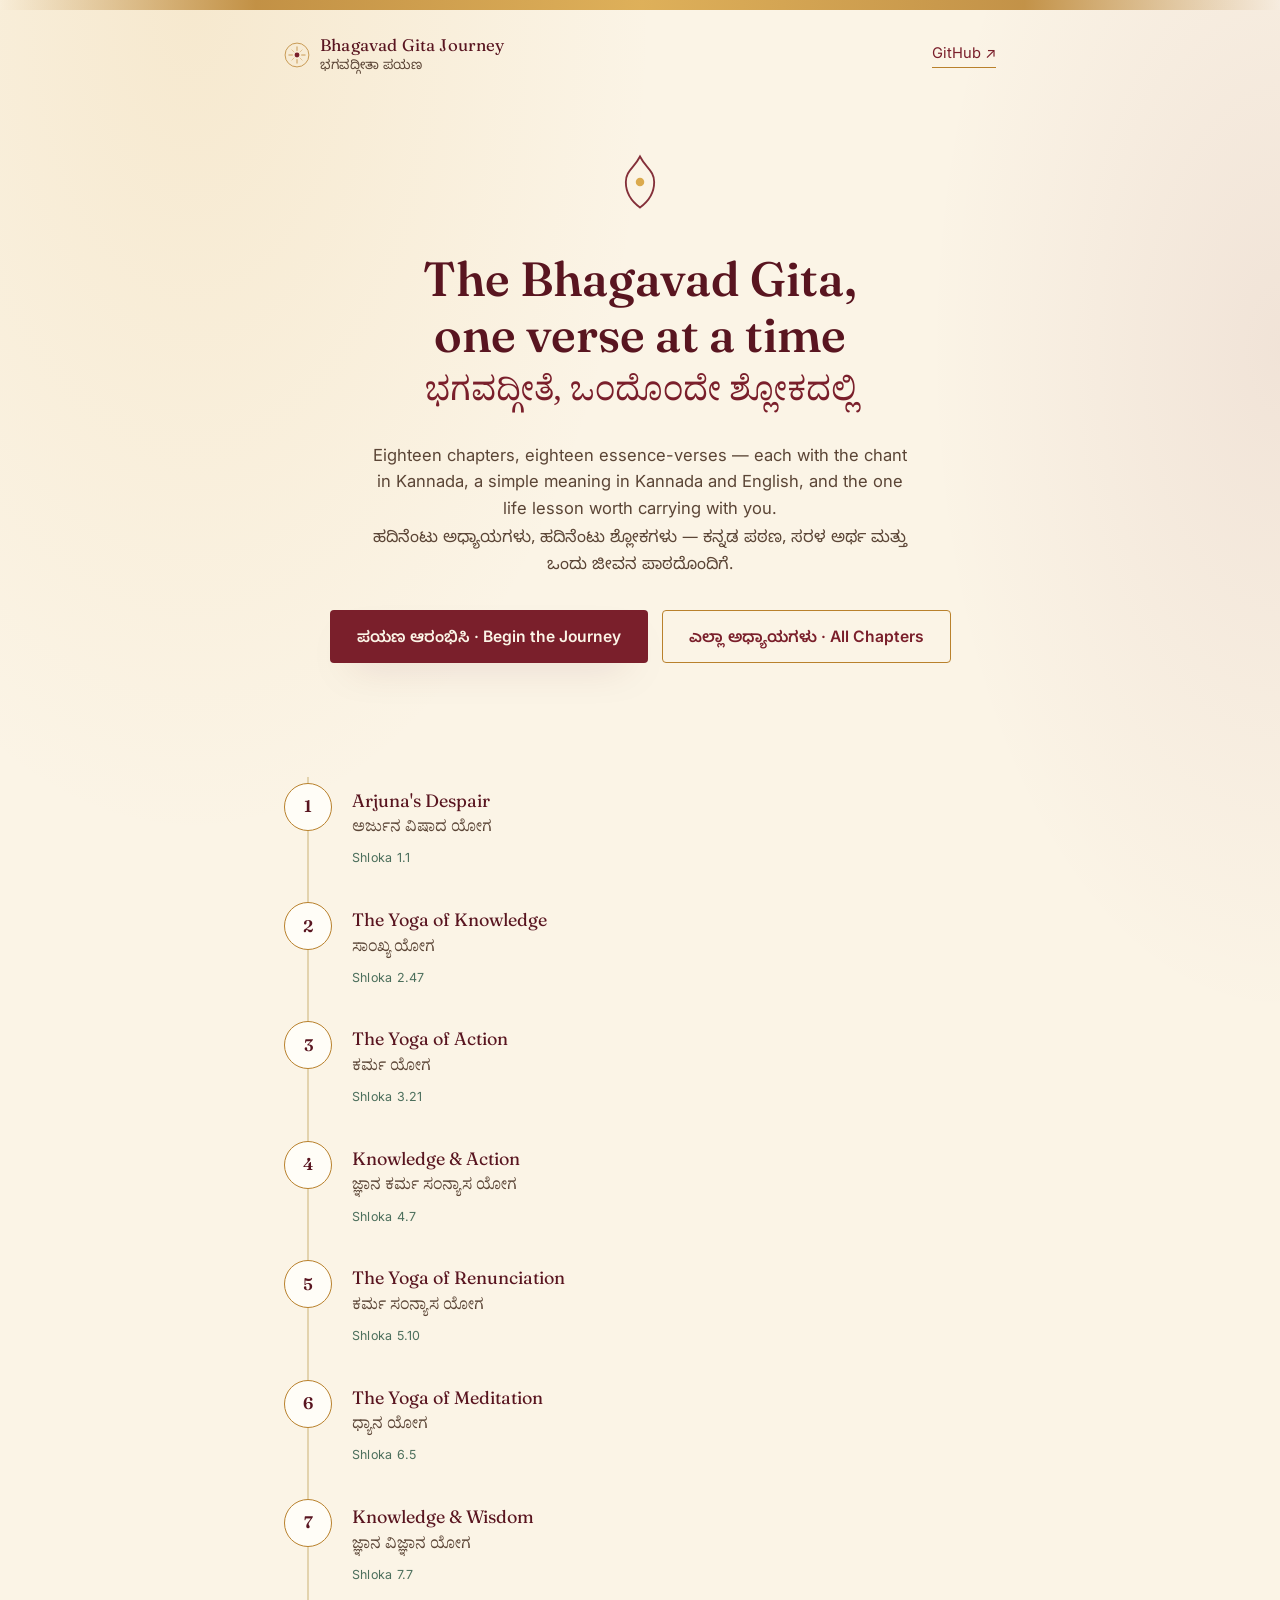
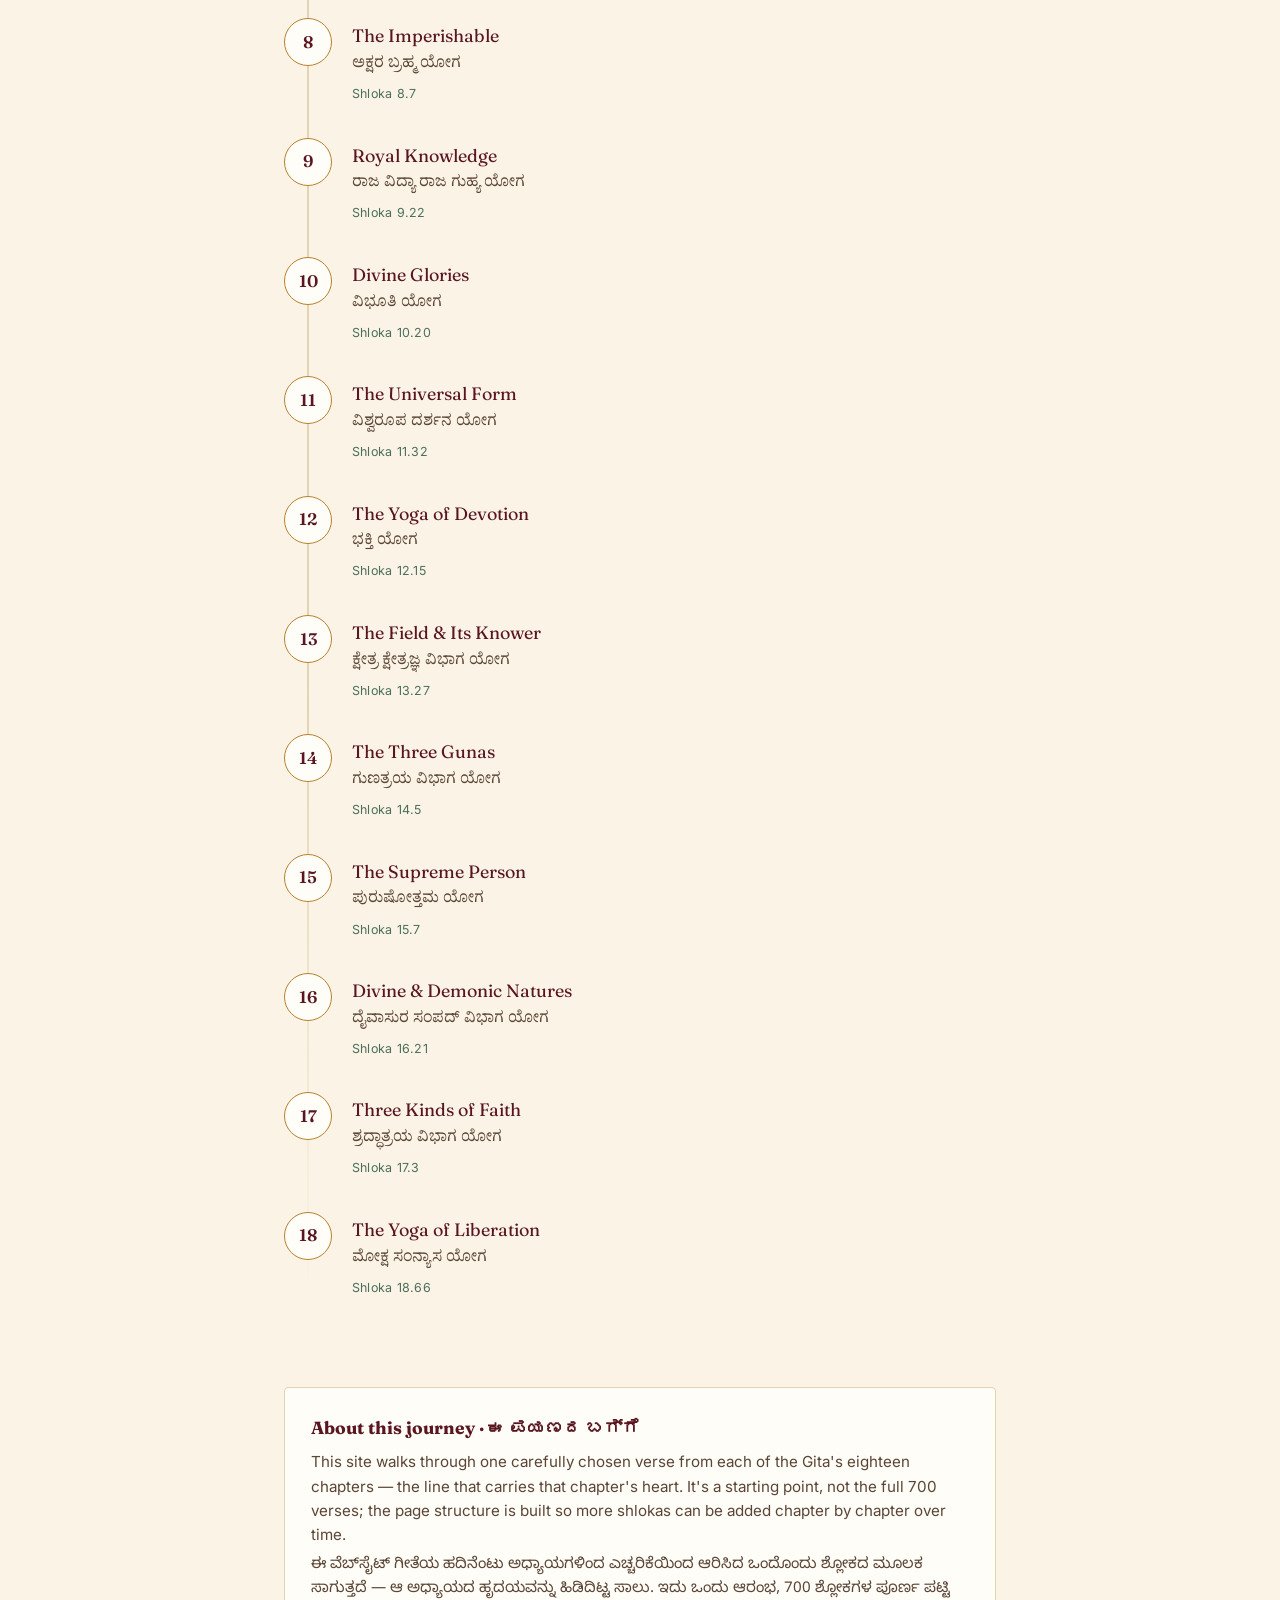
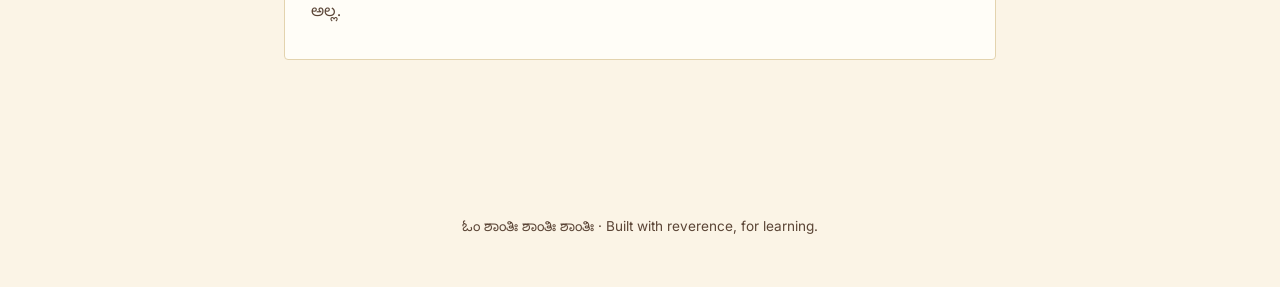
==== index.html @ ddf74288 "Add files via upload" ====
<!DOCTYPE html>
<html lang="kn">
<head>
<meta charset="UTF-8">
<meta name="viewport" content="width=device-width, initial-scale=1">
<title>ಭಗವದ್ಗೀತಾ ಪಯಣ · Bhagavad Gita Journey</title>
<meta name="description" content="Learn the Bhagavad Gita, one verse at a time — chant in Kannada, simple meaning in Kannada and English, and a life lesson from every shloka.">
<link rel="preconnect" href="https://fonts.googleapis.com">
<link rel="preconnect" href="https://fonts.gstatic.com" crossorigin>
<link href="https://fonts.googleapis.com/css2?family=Fraunces:opsz,wght@9..144,420;9..144,560;9..144,650&family=Inter:wght@400;500;600&family=Noto+Sans+Kannada:wght@400;500;600&family=Noto+Serif+Kannada:wght@500;600&display=swap" rel="stylesheet">
<link rel="stylesheet" href="style.css">
</head>
<body>

<div class="ornament-rule"></div>

<header class="site-header">
  <a class="brand" href="index.html">
    <svg viewBox="0 0 48 48" fill="none" xmlns="http://www.w3.org/2000/svg">
      <circle cx="24" cy="24" r="22" stroke="#B9812C" stroke-width="1.4"/>
      <circle cx="24" cy="24" r="4.5" fill="#7A1F2B"/>
      <path d="M24 9 L24 15.5 M24 32.5 L24 39 M9 24 L15.5 24 M32.5 24 L39 24" stroke="#B9812C" stroke-width="1.4" stroke-linecap="round"/>
      <path d="M14.5 14.5 L18.5 18.5 M29.5 29.5 L33.5 33.5 M33.5 14.5 L29.5 18.5 M18.5 29.5 L14.5 33.5" stroke="#B9812C" stroke-width="1" stroke-linecap="round" opacity="0.7"/>
    </svg>
    <span class="brand-text">Bhagavad Gita Journey<span class="kn">ಭಗವದ್ಗೀತಾ ಪಯಣ</span></span>
  </a>
  <a class="header-link" href="https://github.com/" target="_blank" rel="noopener">GitHub ↗</a>
</header>

<main class="shell">

  <section class="hero">
    <svg class="hero-sigil" viewBox="0 0 48 48" fill="none" xmlns="http://www.w3.org/2000/svg">
      <path d="M24 6 C28 14 34 16 34 24 C34 32 29.5 38 24 42 C18.5 38 14 32 14 24 C14 16 20 14 24 6 Z" stroke="#7A1F2B" stroke-width="1.3"/>
      <circle cx="24" cy="24" r="3" fill="#D9A441"/>
    </svg>
    <h1>The Bhagavad Gita,<br>one verse at a time</h1>
    <span class="hero-kn">ಭಗವದ್ಗೀತೆ, ಒಂದೊಂದೇ ಶ್ಲೋಕದಲ್ಲಿ</span>
    <p class="lede">
      Eighteen chapters, eighteen essence-verses — each with the chant in Kannada, a simple meaning in Kannada and English, and the one life lesson worth carrying with you.
      <span class="kn">ಹದಿನೆಂಟು ಅಧ್ಯಾಯಗಳು, ಹದಿನೆಂಟು ಶ್ಲೋಕಗಳು — ಕನ್ನಡ ಪಠಣ, ಸರಳ ಅರ್ಥ ಮತ್ತು ಒಂದು ಜೀವನ ಪಾಠದೊಂದಿಗೆ.</span>
    </p>
    <div class="cta-row">
      <a class="btn btn-primary" href="shloka.html?v=0">ಪಯಣ ಆರಂಭಿಸಿ · Begin the Journey</a>
      <a class="btn btn-ghost" href="#path">ಎಲ್ಲಾ ಅಧ್ಯಾಯಗಳು · All Chapters</a>
    </div>
  </section>

  <section class="path" id="path">
    <!-- path items injected by script -->
  </section>

  <section class="about-strip">
    <h2>About this journey · ಈ ಪಯಣದ ಬಗ್ಗೆ</h2>
    <p>This site walks through one carefully chosen verse from each of the Gita's eighteen chapters — the line that carries that chapter's heart. It's a starting point, not the full 700 verses; the page structure is built so more shlokas can be added chapter by chapter over time.</p>
    <p class="kn">ಈ ವೆಬ್‌ಸೈಟ್ ಗೀತೆಯ ಹದಿನೆಂಟು ಅಧ್ಯಾಯಗಳಿಂದ ಎಚ್ಚರಿಕೆಯಿಂದ ಆರಿಸಿದ ಒಂದೊಂದು ಶ್ಲೋಕದ ಮೂಲಕ ಸಾಗುತ್ತದೆ — ಆ ಅಧ್ಯಾಯದ ಹೃದಯವನ್ನು ಹಿಡಿದಿಟ್ಟ ಸಾಲು. ಇದು ಒಂದು ಆರಂಭ, 700 ಶ್ಲೋಕಗಳ ಪೂರ್ಣ ಪಟ್ಟಿ ಅಲ್ಲ.</p>
  </section>

</main>

<footer class="site-footer">
  ಓಂ ಶಾಂತಿಃ ಶಾಂತಿಃ ಶಾಂತಿಃ · Built with reverence, for learning.
</footer>

<script src="data.js"></script>
<script>
  const pathEl = document.getElementById('path');
  GITA_DATA.forEach((v, i) => {
    const a = document.createElement('a');
    a.className = 'path-item';
    a.href = `shloka.html?v=${i}`;
    a.innerHTML = `
      <span class="path-num">${v.chapter}</span>
      <span class="path-body">
        <p class="path-chapter-en">${v.chapterTitleEn}</p>
        <p class="path-chapter-kn kn-serif">${v.chapterTitleKn}</p>
        <span class="path-verse-tag">Shloka ${v.verseRef}</span>
      </span>
    `;
    pathEl.appendChild(a);
  });
</script>
</body>
</html>
---- style.css ----
/* ============================================================
   ಭಗವದ್ಗೀತಾ ಪಯಣ — design tokens
   Palette: dawn-temple — warm light, deep maroon ink, marigold
   accent, sage calm accent. Not the generic cream/terracotta combo.
   Type: Fraunces (EN display serif) + Noto Serif Kannada (KN display)
         Inter (EN body) + Noto Sans Kannada (KN body)
         Noto Serif Devanagari (Sanskrit chant, rendered in Kannada script)
   ============================================================ */

:root{
  --bg:            #FBF4E6;
  --bg-deep:       #F3E8D2;
  --panel:         #FFFDF7;
  --ink:           #2B1912;
  --ink-soft:      #5B4536;
  --maroon:        #7A1F2B;
  --maroon-deep:   #591520;
  --gold:          #B9812C;
  --gold-bright:   #D9A441;
  --sage:          #4C6F5C;
  --sage-bg:       #EAF1EB;
  --rule:          #E3D3AE;
  --shadow:        0 18px 40px -22px rgba(89, 21, 32, 0.35);
  --radius-soft:   4px;
  --max-w:         760px;
}

*{ box-sizing: border-box; }

html{ scroll-behavior: smooth; }

body{
  margin:0;
  background: var(--bg);
  background-image:
    radial-gradient(ellipse 60% 40% at 15% 0%, rgba(217,164,65,0.14), transparent 60%),
    radial-gradient(ellipse 50% 35% at 100% 10%, rgba(122,31,43,0.08), transparent 55%);
  color: var(--ink);
  font-family: "Inter", "Noto Sans Kannada", sans-serif;
  line-height: 1.6;
  -webkit-font-smoothing: antialiased;
}

.kn{ font-family: "Noto Sans Kannada", "Inter", sans-serif; }
.kn-serif{ font-family: "Noto Serif Kannada", "Noto Serif", serif; }
.en-display{ font-family: "Fraunces", serif; }
.chant{ font-family: "Noto Serif Kannada", "Noto Serif", serif; }

a{ color: inherit; }

::selection{ background: var(--gold-bright); color: var(--maroon-deep); }

/* ---------- top ornament ---------- */
.ornament-rule{
  height: 10px;
  width: 100%;
  background:
    linear-gradient(90deg, transparent, var(--gold) 20%, var(--gold-bright) 50%, var(--gold) 80%, transparent);
  opacity: 0.85;
}

/* ---------- shell ---------- */
.shell{
  max-width: var(--max-w);
  margin: 0 auto;
  padding: 0 24px 120px;
}

header.site-header{
  display:flex;
  align-items:center;
  justify-content:space-between;
  gap: 16px;
  padding: 22px 24px;
  max-width: var(--max-w);
  margin: 0 auto;
}

.brand{
  display:flex;
  align-items:center;
  gap:10px;
  text-decoration:none;
  color: var(--maroon-deep);
}

.brand svg{ width: 26px; height: 26px; flex: none; }

.brand-text{
  font-family:"Fraunces", serif;
  font-size: 1.05rem;
  letter-spacing: 0.01em;
}
.brand-text .kn{ display:block; font-size: 0.78em; color: var(--ink-soft); margin-top:-2px; }

.header-link{
  font-size: 0.92rem;
  text-decoration: none;
  color: var(--maroon);
  border-bottom: 1px solid var(--gold);
  padding-bottom: 1px;
}

/* ============================================================
   HOME PAGE
   ============================================================ */

.hero{
  padding: 48px 0 40px;
  text-align: center;
}

.hero-sigil{
  width: 68px; height: 68px;
  margin: 0 auto 28px;
  opacity: 0.92;
}

.hero h1{
  font-family: "Fraunces", serif;
  font-weight: 560;
  font-size: clamp(2.1rem, 5vw, 3rem);
  color: var(--maroon-deep);
  margin: 0 0 8px;
  line-height: 1.15;
}

.hero .hero-kn{
  font-family: "Noto Serif Kannada", serif;
  font-size: clamp(1.6rem, 4vw, 2.1rem);
  color: var(--maroon);
  display:block;
  margin-bottom: 18px;
}

.hero p.lede{
  max-width: 540px;
  margin: 0 auto;
  color: var(--ink-soft);
  font-size: 1.04rem;
}

.hero p.lede .kn{ display:block; margin-top:6px; font-size: 1.02rem; }

.cta-row{
  margin-top: 30px;
  display:flex;
  gap: 14px;
  justify-content:center;
  flex-wrap: wrap;
}

.btn{
  display:inline-flex;
  align-items:center;
  gap:8px;
  padding: 13px 26px;
  border-radius: var(--radius-soft);
  text-decoration:none;
  font-size: 0.98rem;
  font-weight: 600;
  border: 1px solid transparent;
  transition: transform .15s ease, box-shadow .15s ease;
}
.btn:active{ transform: translateY(1px); }

.btn-primary{
  background: var(--maroon);
  color: #FBF4E6;
  box-shadow: var(--shadow);
}
.btn-primary:hover{ background: var(--maroon-deep); }

.btn-ghost{
  background: transparent;
  color: var(--maroon);
  border-color: var(--gold);
}
.btn-ghost:hover{ background: rgba(185,129,44,0.08); }

/* ---------- the journey path ---------- */
.path{
  margin-top: 64px;
  position: relative;
}

.path::before{
  content:"";
  position:absolute;
  left: 23px;
  top: 10px;
  bottom: 10px;
  width: 2px;
  background: linear-gradient(var(--rule), var(--rule) 70%, transparent);
}

.path-item{
  position:relative;
  display:flex;
  gap: 20px;
  padding: 16px 0;
  text-decoration:none;
  color: inherit;
  align-items: flex-start;
}

.path-num{
  flex: none;
  width: 48px; height: 48px;
  border-radius: 50%;
  background: var(--panel);
  border: 1.5px solid var(--gold);
  color: var(--maroon-deep);
  font-family: "Fraunces", serif;
  font-weight: 600;
  display:flex; align-items:center; justify-content:center;
  font-size: 1.05rem;
  z-index: 1;
}

.path-body{ padding-top: 4px; }

.path-chapter-en{
  font-family: "Fraunces", serif;
  font-size: 1.12rem;
  color: var(--maroon-deep);
  margin: 0;
}
.path-chapter-kn{
  font-family: "Noto Serif Kannada", serif;
  color: var(--ink-soft);
  font-size: 0.98rem;
  margin: 2px 0 0;
}
.path-verse-tag{
  display:inline-block;
  margin-top: 6px;
  font-size: 0.78rem;
  color: var(--sage);
  letter-spacing: 0.02em;
}

.path-item:hover .path-num{
  background: var(--gold);
  color: #FBF4E6;
}

/* ---------- about strip ---------- */
.about-strip{
  margin-top: 72px;
  padding: 26px 26px;
  background: var(--panel);
  border: 1px solid var(--rule);
  border-radius: var(--radius-soft);
}
.about-strip h2{
  font-family:"Fraunces", serif;
  font-size: 1.1rem;
  color: var(--maroon-deep);
  margin: 0 0 8px;
}
.about-strip p{
  color: var(--ink-soft);
  font-size: 0.95rem;
  margin: 6px 0;
}

footer.site-footer{
  text-align:center;
  padding: 36px 24px 50px;
  color: var(--ink-soft);
  font-size: 0.85rem;
}

/* ============================================================
   SHLOKA (verse) PAGE
   ============================================================ */

.progress-row{
  display:flex;
  align-items:center;
  justify-content:center;
  gap: 6px;
  padding: 6px 24px 0;
  flex-wrap: wrap;
}
.dot{
  width: 7px; height: 7px;
  border-radius: 50%;
  background: var(--rule);
  flex: none;
}
.dot.is-active{ background: var(--maroon); width:9px; height:9px; }
.dot.is-done{ background: var(--gold); }

.crumb{
  text-align:center;
  margin: 18px 0 6px;
  color: var(--sage);
  font-size: 0.85rem;
}

.verse-header{
  text-align:center;
  margin: 6px 0 36px;
}
.verse-header h1{
  font-family: "Fraunces", serif;
  color: var(--maroon-deep);
  font-size: clamp(1.5rem, 4vw, 2rem);
  margin: 6px 0 2px;
}
.verse-header .kn-title{
  font-family: "Noto Serif Kannada", serif;
  color: var(--ink-soft);
  font-size: 1.1rem;
}
.verse-ref{
  display:inline-block;
  margin-top:10px;
  font-size: 0.8rem;
  letter-spacing: 0.04em;
  color: var(--gold);
  border: 1px solid var(--gold);
  padding: 3px 12px;
  border-radius: 999px;
}

/* chant panel */
.chant-panel{
  border-top: 2px solid var(--gold);
  border-bottom: 2px solid var(--gold);
  padding: 34px 10px;
  text-align:center;
  margin-bottom: 40px;
}
.chant-panel .chant{
  white-space: pre-line;
  font-size: clamp(1.25rem, 3.6vw, 1.6rem);
  color: var(--maroon-deep);
  line-height: 1.9;
}
.chant-label{
  font-size: 0.78rem;
  color: var(--sage);
  margin-bottom: 14px;
  letter-spacing: 0.02em;
}

/* meaning columns */
.meaning-grid{
  display:grid;
  grid-template-columns: 1fr 1fr;
  gap: 28px;
  margin-bottom: 44px;
}
@media (max-width: 620px){
  .meaning-grid{ grid-template-columns: 1fr; gap: 20px; }
}

.meaning-col{
  background: var(--panel);
  border: 1px solid var(--rule);
  border-radius: var(--radius-soft);
  padding: 22px 22px;
}
.meaning-col .col-label{
  font-size: 0.74rem;
  letter-spacing: 0.03em;
  color: var(--gold);
  margin-bottom: 10px;
}
.meaning-col p{ margin: 0; color: var(--ink); }
.meaning-col.kn p{ font-family:"Noto Sans Kannada", sans-serif; font-size: 1.03rem; }

/* explanation */
.section-block{ margin-bottom: 40px; }
.section-title{
  font-family: "Fraunces", serif;
  color: var(--maroon-deep);
  font-size: 1.2rem;
  margin: 0 0 16px;
  padding-bottom: 10px;
  border-bottom: 1px solid var(--rule);
}

.explain-pair p{ margin: 0 0 14px; color: var(--ink-soft); }
.explain-pair .kn{ font-size: 1.02rem; color: var(--ink); }
.explain-pair .lang-tag{
  font-size: 0.72rem; color: var(--sage); display:block; margin-bottom:4px;
}

/* life hack callout */
.lifehack{
  background: var(--sage-bg);
  border-left: 3px solid var(--sage);
  border-radius: var(--radius-soft);
  padding: 22px 24px;
}
.lifehack-head{
  display:flex; align-items:center; gap:10px;
  margin-bottom: 12px;
}
.lifehack-head svg{ width:20px; height:20px; flex:none; color: var(--sage); }
.lifehack-head span{
  font-family:"Fraunces", serif;
  color: var(--sage);
  font-size: 1.02rem;
}
.lifehack p{ margin: 0 0 10px; color: var(--ink); }
.lifehack .kn{ font-size: 1.01rem; }
.lifehack p:last-child{ margin-bottom:0; }

.no-lifehack{
  color: var(--ink-soft);
  font-style: italic;
  font-size: 0.92rem;
}

/* ---------- nav footer ---------- */
.verse-nav{
  display:flex;
  justify-content: space-between;
  align-items: stretch;
  gap: 14px;
  margin-top: 56px;
}

.nav-btn{
  flex: 1;
  display:flex;
  flex-direction: column;
  gap: 4px;
  text-decoration:none;
  padding: 16px 18px;
  background: var(--panel);
  border: 1px solid var(--rule);
  border-radius: var(--radius-soft);
  color: var(--ink);
  transition: border-color .15s ease;
}
.nav-btn:hover{ border-color: var(--gold); }
.nav-btn.next{ text-align: right; align-items: flex-end; }
.nav-btn .nav-dir{ font-size: 0.72rem; color: var(--sage); }
.nav-btn .nav-title{ font-family:"Fraunces", serif; color: var(--maroon-deep); font-size:1rem; }
.nav-btn.disabled{ opacity: 0.35; pointer-events:none; }

.back-home{
  text-align:center;
  margin-top: 28px;
}
.back-home a{
  font-size: 0.88rem;
  color: var(--sage);
  text-decoration:none;
  border-bottom: 1px solid var(--rule);
}

@media (max-width: 480px){
  .verse-nav{ flex-direction:column; }
  .nav-btn.next{ text-align:left; align-items:flex-start; }
}
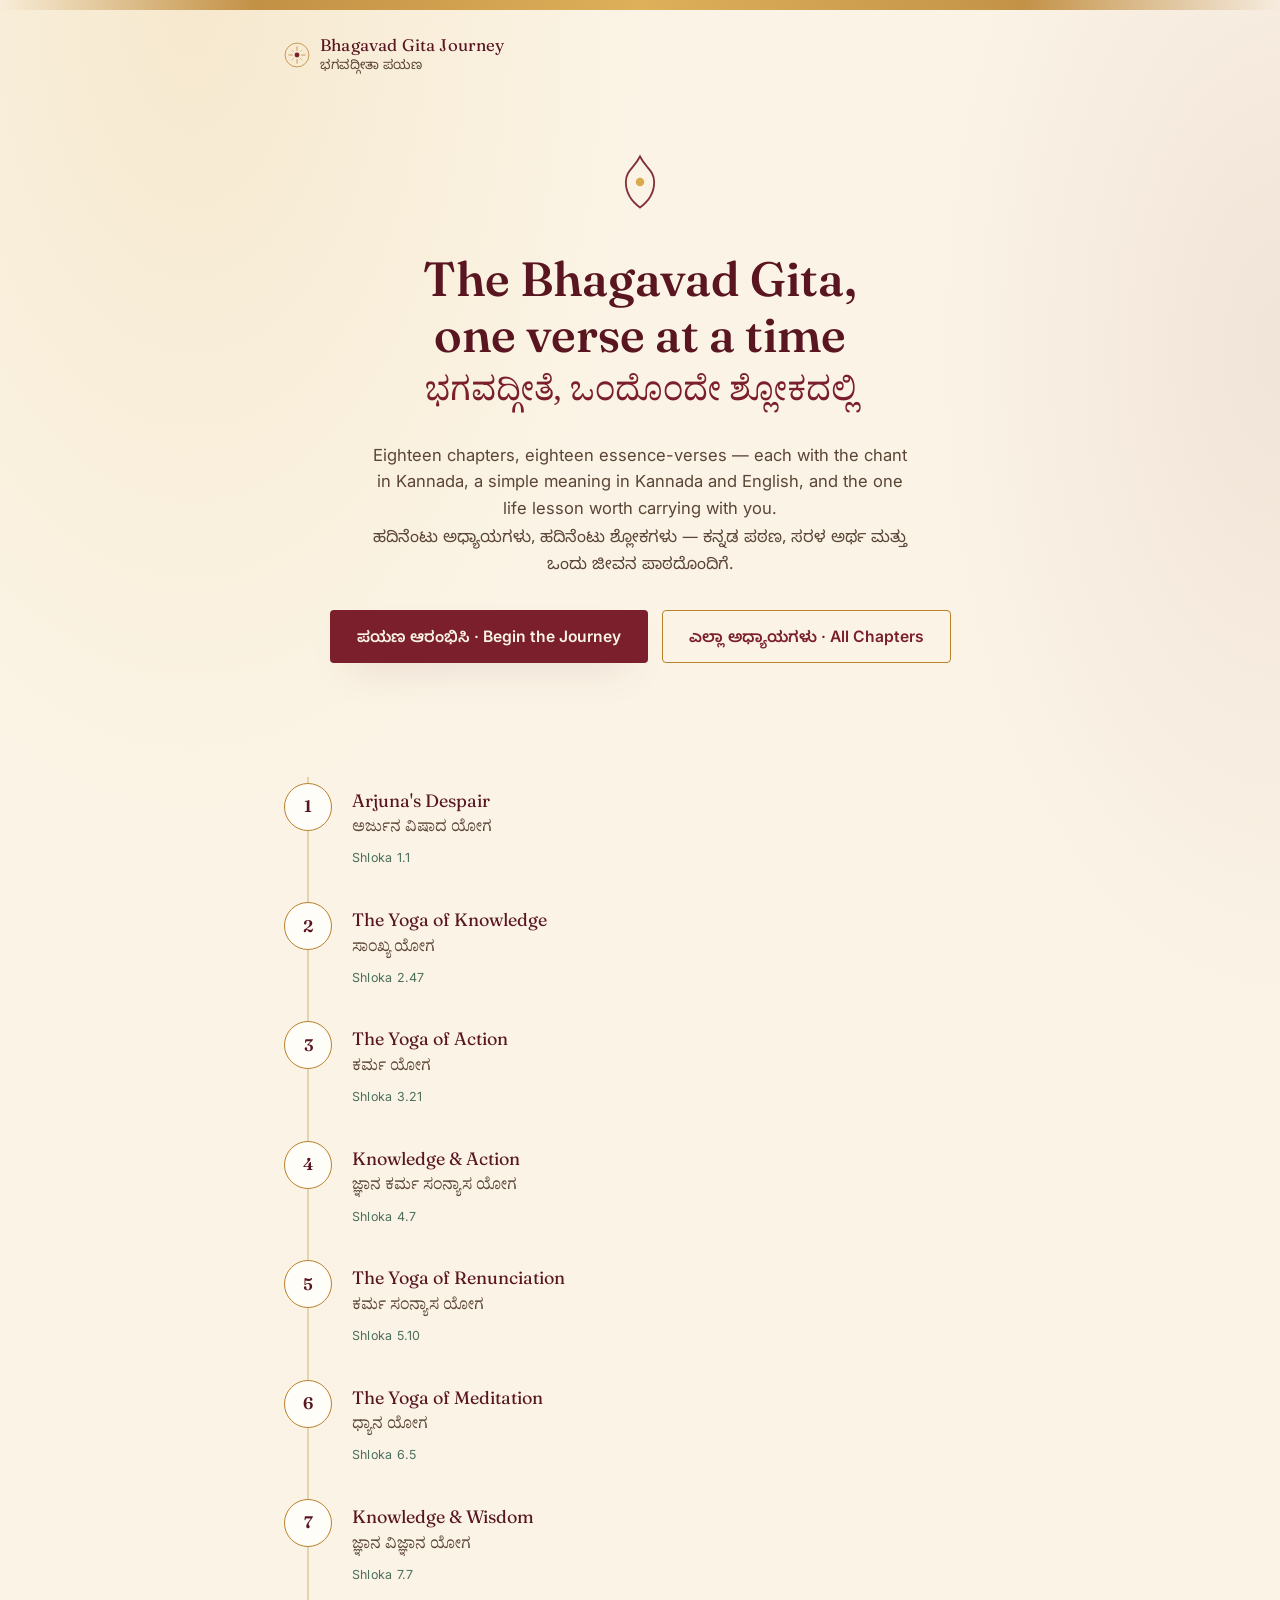
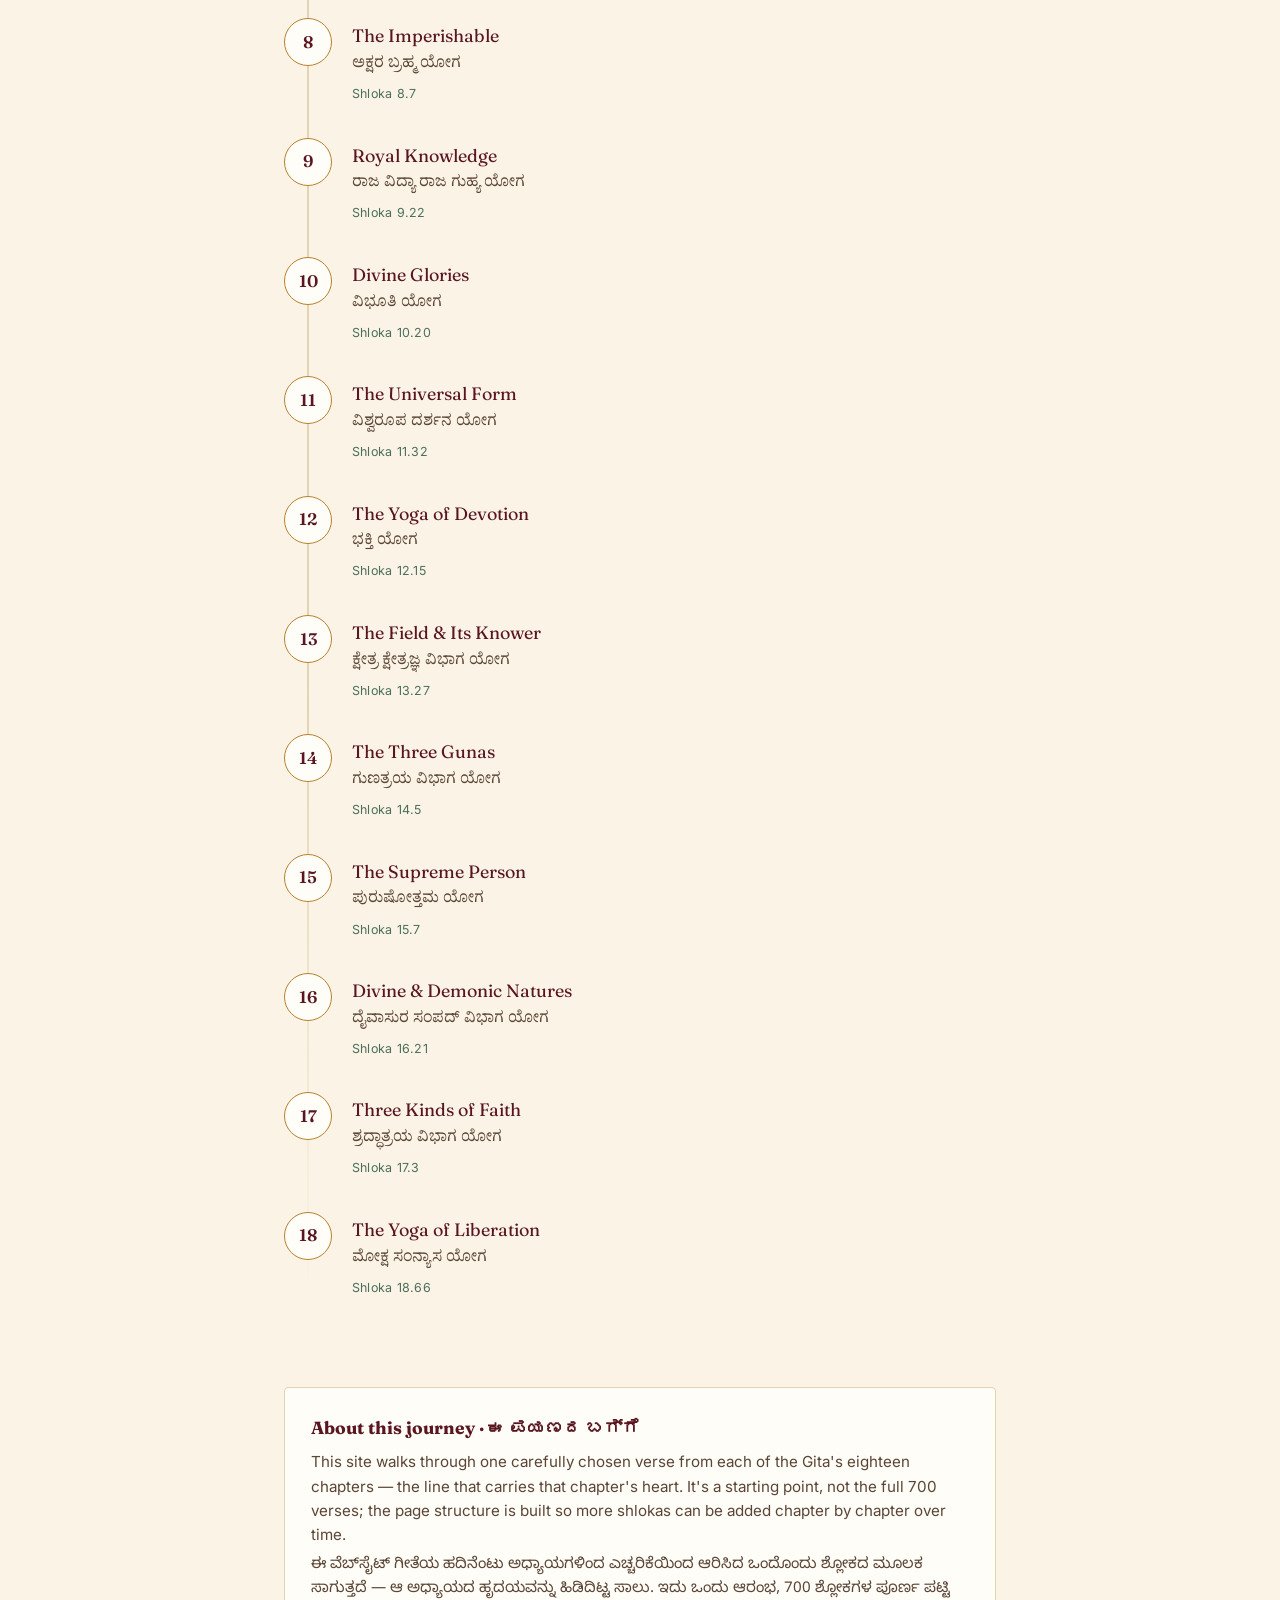
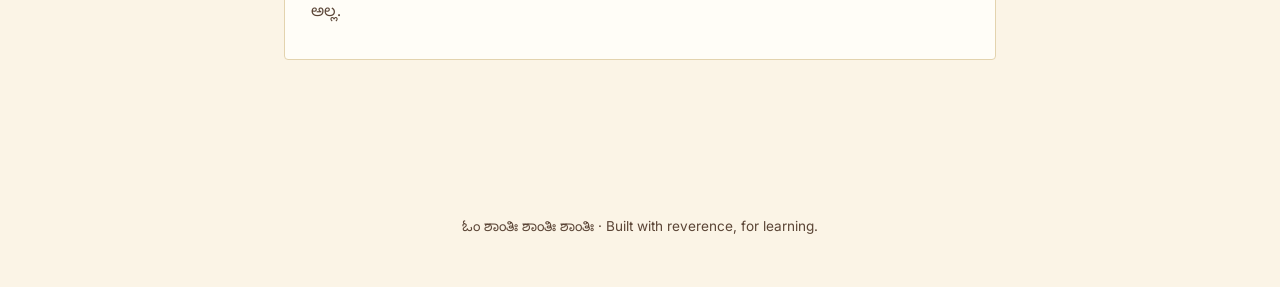
==== commit 59ff1a35: "Update index.html" ====
--- a/index.html
+++ b/index.html
@@ -24,7 +24,7 @@
     </svg>
     <span class="brand-text">Bhagavad Gita Journey<span class="kn">ಭಗವದ್ಗೀತಾ ಪಯಣ</span></span>
   </a>
-  <a class="header-link" href="https://github.com/" target="_blank" rel="noopener">GitHub ↗</a>
+  <a class="header-link" href="https://github.com/" target="_blank" rel="noopener"></a>
 </header>
 
 <main class="shell">
